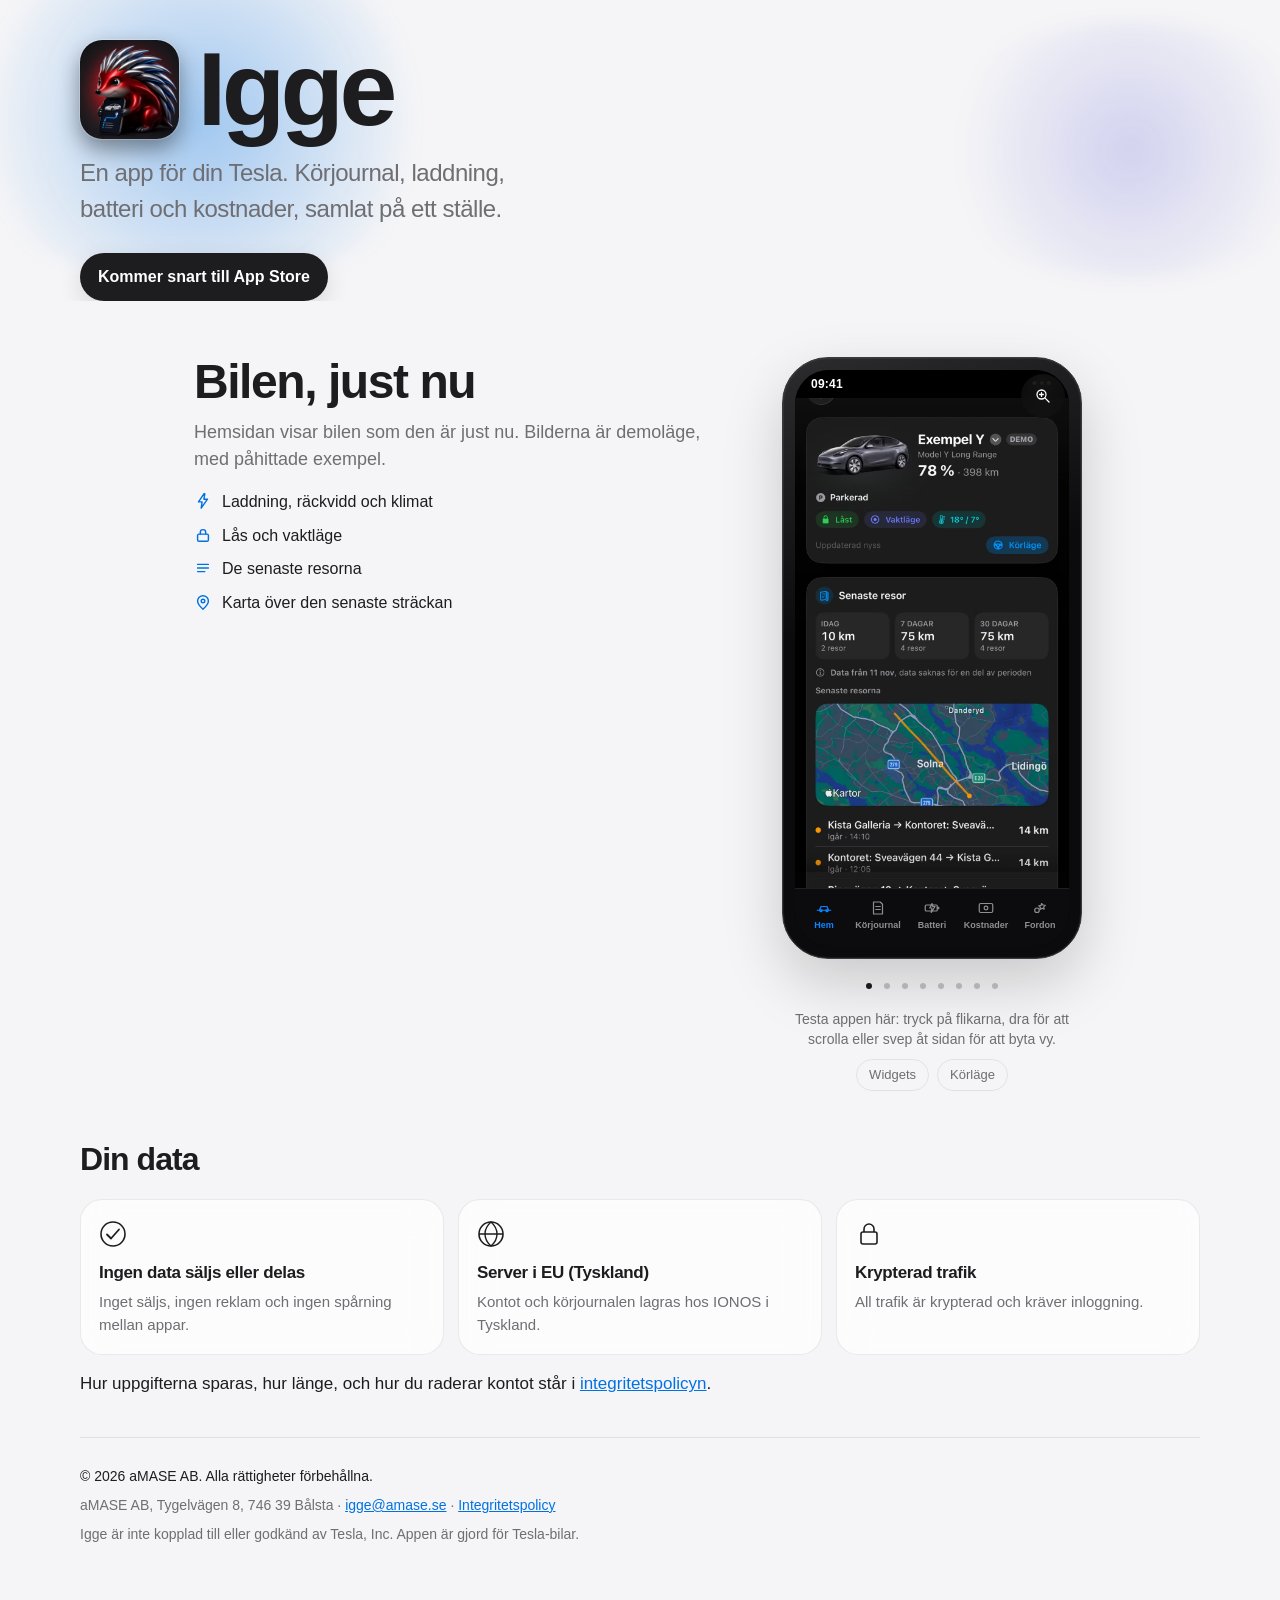
==== index.html @ 07a4f4e8 "Replace the demo phone arrows with a sideways swipe. A clearly horizontal swipe moves one view, in t" ====
<!doctype html>
<html lang="sv">
<head>
<meta charset="utf-8">
<meta name="viewport" content="width=device-width, initial-scale=1">
<title>Igge — en app för din Tesla</title>
<meta name="description" content="Igge visar bilen, körjournal, laddning, batteri och kostnader. Kommer snart till App Store.">
<link rel="stylesheet" href="style.css">
<link rel="icon" href="favicon.ico" sizes="any">
<link rel="icon" type="image/png" sizes="32x32" href="favicon-32.png">
<link rel="icon" type="image/png" sizes="16x16" href="favicon-16.png">
<link rel="apple-touch-icon" href="apple-touch-icon.png">
<script>
(function () {
  var theme = new URLSearchParams(location.search).get("theme");
  if (theme === "light" || theme === "dark") document.documentElement.setAttribute("data-theme", theme);
})();
</script>
</head>
<body>
<div class="hero">
  <div class="wrap">
    <div class="brand">
      <img class="app-icon" src="images/app-icon.png" width="104" height="104" alt="">
      <h1 class="wordmark">Igge</h1>
    </div>
    <p class="tagline">En app för din Tesla. Körjournal, laddning, batteri och kostnader, samlat på ett ställe.</p>
    <!--
      Så byts märket mot App Store-länken: ersätt hela elementet med id="store"
      och behåll id och class:
      <a class="store" id="store" href="https://apps.apple.com/app/idXXXXXXXX">Hämta i App Store</a>
    -->
    <p class="store" id="store">Kommer snart till App Store</p>
  </div>
</div>

<main class="wrap">
<section class="showcase" aria-roledescription="karusell" aria-label="Igges delar">
  <div class="stage">
    <div class="copy">
      <div class="copy-stack" id="panel">
        <article class="copy-slide is-on" data-slide="hem" data-name="Hem" aria-hidden="false">
          <h2>Bilen, just nu</h2>
          <p>Hemsidan visar bilen som den är just nu. Bilderna är demoläge, med påhittade exempel.</p>
          <ul class="points">
            <li><svg viewBox="0 0 20 20" aria-hidden="true"><path d="M11 2 L5 11 h4 l-1 7 7-10 h-4 l1-6z"/></svg><span>Laddning, räckvidd och klimat</span></li>
            <li><svg viewBox="0 0 20 20" aria-hidden="true"><rect x="4" y="9" width="12" height="8" rx="1.5"/><path d="M7 9 V7 a3 3 0 0 1 6 0 v2"/></svg><span>Lås och vaktläge</span></li>
            <li><svg viewBox="0 0 20 20" aria-hidden="true"><path d="M4 6 h12 M4 10 h12 M4 14 h8"/></svg><span>De senaste resorna</span></li>
            <li><svg viewBox="0 0 20 20" aria-hidden="true"><path d="M10 18 s6-5.2 6-9 a6 6 0 1 0-12 0 c0 3.8 6 9 6 9z"/><circle cx="10" cy="9" r="2"/></svg><span>Karta över den senaste sträckan</span></li>
          </ul>
        </article>
        <article class="copy-slide" data-slide="journal" data-name="Körjournal" aria-hidden="true">
          <h2>Körjournal</h2>
          <p>Varje resa sparas så att den kan användas som underlag.</p>
          <ul class="points">
            <li><svg viewBox="0 0 20 20" aria-hidden="true"><circle cx="10" cy="10" r="7"/><path d="M10 6 v4 l3 2"/></svg><span>Sträcka och tid</span></li>
            <li><svg viewBox="0 0 20 20" aria-hidden="true"><path d="M4 5 h8 l4 4 v6 a1 1 0 0 1-1 1 H4 z"/><path d="M12 5 v4 h4"/></svg><span>Tagg, till exempel tjänst eller privat</span></li>
            <li><svg viewBox="0 0 20 20" aria-hidden="true"><path d="M5 4 h10 v12 H5 z"/><path d="M8 8 h4 M8 11 h4 M8 14 h2"/></svg><span>Ärende och vem du besökte</span></li>
            <li><svg viewBox="0 0 20 20" aria-hidden="true"><path d="M6 3 h6 l3 3 v11 H6 z"/><path d="M10 8 v5 M8 11 l2 2 2-2"/></svg><span>Export som CSV eller PDF, som underlag till Skatteverket</span></li>
          </ul>
        </article>
        <article class="copy-slide" data-slide="laddning" data-name="Laddning" aria-hidden="true">
          <h2>Laddning och elpris</h2>
          <p>När bilen laddar syns effekt, energi och var laddningen sker.</p>
          <ul class="points">
            <li><svg viewBox="0 0 20 20" aria-hidden="true"><path d="M11 2 L5 11 h4 l-1 7 7-10 h-4 l1-6z"/></svg><span>Effekt och tillagd energi</span></li>
            <li><svg viewBox="0 0 20 20" aria-hidden="true"><path d="M3 9 l7-6 7 6 v8 H3 z"/><path d="M8 17 v-5 h4 v5"/></svg><span>Hemma eller borta</span></li>
            <li><svg viewBox="0 0 20 20" aria-hidden="true"><circle cx="10" cy="10" r="7"/><path d="M10 6 v8 M8 8 h3 a2 2 0 0 1 0 4 H8"/></svg><span>Hemmakostnad från elpriset</span></li>
            <li><svg viewBox="0 0 20 20" aria-hidden="true"><path d="M3 14 l4-4 3 1 4-6"/></svg><span>Kurva för effekten under laddningen</span></li>
          </ul>
        </article>
        <article class="copy-slide" data-slide="batteri" data-name="Batterihälsa" aria-hidden="true">
          <h2>Batterihälsa</h2>
          <p>En siffra visas först när underlaget räcker och osäkerheten är liten.</p>
          <ul class="points">
            <li><svg viewBox="0 0 20 20" aria-hidden="true"><rect x="3" y="6" width="12" height="8" rx="1.5"/><path d="M15 8 h2 v4 h-2"/><path d="M5 10 h6"/></svg><span>Beräknad kapacitet, som andel av bilen som ny</span></li>
            <li><svg viewBox="0 0 20 20" aria-hidden="true"><path d="M4 14 l4-5 3 3 5-7"/></svg><span>Förbrukning över tid, i Wh/km</span></li>
            <li><svg viewBox="0 0 20 20" aria-hidden="true"><path d="M11 2 L5 11 h4 l-1 7 7-10 h-4 l1-6z"/></svg><span>Fantomförlust när bilen står</span></li>
            <li><svg viewBox="0 0 20 20" aria-hidden="true"><circle cx="10" cy="10" r="7"/><path d="M7 10 l2 2 4-4"/></svg><span>Ingen siffra förrän osäkerheten är liten</span></li>
          </ul>
        </article>
        <article class="copy-slide" data-slide="kostnader" data-name="Kostnader" aria-hidden="true">
          <h2>Kostnader</h2>
          <p>Vad körningen kostar, räknat från journalen och elpriset.</p>
          <ul class="points">
            <li><svg viewBox="0 0 20 20" aria-hidden="true"><circle cx="10" cy="10" r="7"/><path d="M10 6 v8 M8 8 h3 a2 2 0 0 1 0 4 H8"/></svg><span>Kostnad per mil</span></li>
            <li><svg viewBox="0 0 20 20" aria-hidden="true"><path d="M4 14 l4-5 3 3 5-7"/></svg><span>Elpris, laddning och journalens sträcka</span></li>
            <li><svg viewBox="0 0 20 20" aria-hidden="true"><path d="M5 15 V8 M10 15 V5 M15 15 v-6"/></svg><span>Samma sträcka jämförd med bensin</span></li>
          </ul>
        </article>
        <article class="copy-slide" data-slide="widgets" data-name="Widgets" aria-hidden="true">
          <h2>Widgets</h2>
          <p>På hemskärmen, i korthet. Bilderna är tagna i demoläge.</p>
          <ul class="points">
            <li><svg viewBox="0 0 20 20" aria-hidden="true"><rect x="3" y="3" width="6" height="6" rx="1.2"/><rect x="11" y="3" width="6" height="6" rx="1.2"/><rect x="3" y="11" width="14" height="6" rx="1.2"/></svg><span>Litet, mellan och stort format</span></li>
            <li><svg viewBox="0 0 20 20" aria-hidden="true"><path d="M4 6 h12 M4 10 h12 M4 14 h8"/></svg><span>Körjournal eller batteri</span></li>
            <li><svg viewBox="0 0 20 20" aria-hidden="true"><circle cx="10" cy="10" r="7"/><path d="M5 5 l10 10"/></svg><span>Utan adresser och utan koordinater</span></li>
            <li><svg viewBox="0 0 20 20" aria-hidden="true"><rect x="5" y="2" width="10" height="16" rx="2"/><path d="M8 15 h4"/></svg><span>Tagna på simulatorns hemskärm</span></li>
          </ul>
        </article>
        <article class="copy-slide" data-slide="korlage" data-name="Körläge" aria-hidden="true">
          <h2>Körläge</h2>
          <p>Till för när du sitter i bilen, utan att leta i menyerna.</p>
          <ul class="points">
            <li><svg viewBox="0 0 20 20" aria-hidden="true"><circle cx="10" cy="10" r="7"/><path d="M10 10 L14 7"/><circle cx="10" cy="10" r="1.2" fill="currentColor" stroke="none"/></svg><span>Stor fartmätare</span></li>
            <li><svg viewBox="0 0 20 20" aria-hidden="true"><path d="M11 2 L5 11 h4 l-1 7 7-10 h-4 l1-6z"/></svg><span>Resans energi</span></li>
            <li><svg viewBox="0 0 20 20" aria-hidden="true"><path d="M4 14 c3-8 9-8 12 0"/><circle cx="14" cy="8" r="1.4" fill="currentColor" stroke="none"/></svg><span>Nästa del av rutten</span></li>
            <li><svg viewBox="0 0 20 20" aria-hidden="true"><path d="M10 18 s6-5.2 6-9 a6 6 0 1 0-12 0 c0 3.8 6 9 6 9z"/></svg><span>Telefonens plats bara om du tillåter den. Den skickas inte till Tesla.</span></li>
          </ul>
        </article>
        <article class="copy-slide" data-slide="fordon" data-name="Fordon" aria-hidden="true">
          <h2>Fordon</h2>
          <p>Status för bilen. Styrningen sitter i körläget, inte här.</p>
          <ul class="points">
            <li><svg viewBox="0 0 20 20" aria-hidden="true"><path d="M10 3 l7 12 H3 z"/><path d="M10 8 v4 M10 14.5 v.5"/></svg><span>Senaste varningar</span></li>
            <li><svg viewBox="0 0 20 20" aria-hidden="true"><rect x="4" y="9" width="12" height="8" rx="1.5"/><path d="M7 9 V7 a3 3 0 0 1 6 0 v2"/></svg><span>Lås och luckor</span></li>
            <li><svg viewBox="0 0 20 20" aria-hidden="true"><circle cx="10" cy="10" r="7"/><path d="M10 6 v4 l3 2"/></svg><span>Däck, mätarställning och programvara</span></li>
            <li><svg viewBox="0 0 20 20" aria-hidden="true"><circle cx="10" cy="10" r="3"/><path d="M10 2 v2 M10 16 v2 M2 10 h2 M16 10 h2"/></svg><span>Fordonsinfo</span></li>
          </ul>
        </article>
      </div>
    </div>
    <div class="phone-col">
      <div class="phone-frame">
      <div class="phone" id="phone">
        <button type="button" class="phone-expand" id="phone-expand" aria-label="Förstora telefonen">
          <svg viewBox="0 0 24 24" aria-hidden="true"><circle cx="10" cy="10" r="6"/><path d="M14.5 14.5 L20 20"/><path d="M10 7.5 v5 M7.5 10 h5"/></svg>
        </button>
        <div class="bezel">
          <div class="phone-status" aria-hidden="true"><span>09:41</span><span class="status-glyphs">●●●</span></div>
          <div class="reel" id="reel" aria-label="Skärmbilder. Svep åt sidan för att byta del. Skärmen rullar lodrätt.">
            <div class="pane" data-slide="hem"><div class="pane-scroll"><picture><source srcset="images/phone/hem.avif" type="image/avif"><source srcset="images/phone/hem.webp" type="image/webp"><img src="images/phone/hem.jpg" width="900" height="4369" alt="Hem i demoläge: exempelbil, laddning, lås och senaste resor."></picture></div></div>
            <div class="pane" data-slide="journal"><div class="pane-scroll"><picture><source srcset="images/phone/journal.avif" type="image/avif"><source srcset="images/phone/journal.webp" type="image/webp"><img src="images/phone/journal.jpg" width="900" height="3371" alt="Körjournal i demoläge, med tjänst, privat och export." loading="lazy"></picture></div></div>
            <div class="pane" data-slide="laddning"><div class="pane-scroll"><picture><source srcset="images/phone/laddning.avif" type="image/avif"><source srcset="images/phone/laddning.webp" type="image/webp"><img src="images/phone/laddning.jpg" width="900" height="1508" alt="Laddning i demoläge: 11 kW hemma, påhittat exempel." loading="lazy"></picture></div></div>
            <div class="pane" data-slide="batteri"><div class="pane-scroll"><picture><source srcset="images/phone/batteri.avif" type="image/avif"><source srcset="images/phone/batteri.webp" type="image/webp"><img src="images/phone/batteri.jpg" width="900" height="2661" alt="Batteri i demoläge: laddnivå, hälsa och förbrukning." loading="lazy"></picture></div></div>
            <div class="pane" data-slide="kostnader"><div class="pane-scroll"><picture><source srcset="images/phone/kostnader.avif" type="image/avif"><source srcset="images/phone/kostnader.webp" type="image/webp"><img src="images/phone/kostnader.jpg" width="900" height="5496" alt="Kostnader i demoläge, räknat på påhittade resor." loading="lazy"></picture></div></div>
            <div class="pane" data-slide="widgets"><div class="pane-scroll"><picture><source srcset="images/phone/widgets.avif" type="image/avif"><source srcset="images/phone/widgets.webp" type="image/webp"><img src="images/phone/widgets.jpg" width="900" height="1961" alt="Hemskärm med Igges batteriwidget i demoläge." loading="lazy"></picture></div></div>
            <div class="pane" data-slide="korlage"><div class="pane-scroll"><picture><source srcset="images/phone/korlage.avif" type="image/avif"><source srcset="images/phone/korlage.webp" type="image/webp"><img src="images/phone/korlage.jpg" width="900" height="1840" alt="Körläge i demoläge, med fartmätare och resans energi." loading="lazy"></picture></div></div>
            <div class="pane" data-slide="fordon"><div class="pane-scroll"><picture><source srcset="images/phone/fordon.avif" type="image/avif"><source srcset="images/phone/fordon.webp" type="image/webp"><img src="images/phone/fordon.jpg" width="900" height="6605" alt="Fordon i demoläge: varningar, lås, däck och fordonsinfo." loading="lazy"></picture></div></div>
          </div>
          <nav class="phone-tabs" aria-label="Flikar i appen">
            <button type="button" data-phone="hem"><svg viewBox="0 0 24 24" aria-hidden="true"><path d="M3 15 h18"/><path d="M6 15 l2-5 h8 l2 5"/><circle cx="8" cy="15.5" r="1.4"/><circle cx="16" cy="15.5" r="1.4"/></svg><span>Hem</span></button>
            <button type="button" data-phone="journal"><svg viewBox="0 0 24 24" aria-hidden="true"><path d="M6 4 h9 l3 3 v13 H6 z"/><path d="M9 10 h6 M9 14 h6"/></svg><span>Körjournal</span></button>
            <button type="button" data-phone="battery"><svg viewBox="0 0 24 24" aria-hidden="true"><rect x="3" y="8" width="16" height="8" rx="1.5"/><path d="M19 11 h2 v2 h-2"/><path d="M12 6 l-3 6 h3 l-1 6 5-8 h-3z"/></svg><span>Batteri</span></button>
            <button type="button" data-phone="costs"><svg viewBox="0 0 24 24" aria-hidden="true"><rect x="3" y="6" width="18" height="12" rx="2"/><circle cx="12" cy="12" r="2.5"/></svg><span>Kostnader</span></button>
            <button type="button" data-phone="vehicle"><svg viewBox="0 0 24 24" aria-hidden="true"><path d="M14 6 l2 2 3 .5 -2 2 .5 3 -2.5-1.2 L12 14 l.5-3 -2-2 3-.5z"/><circle cx="8" cy="15" r="3"/></svg><span>Fordon</span></button>
          </nav>
        </div>
      </div>
      </div>
      <div class="phone-dots" id="phone-dots" role="tablist" aria-label="Delar i appen"></div>
      <p class="phone-hint">Testa appen här: tryck på flikarna, dra för att scrolla eller svep åt sidan för att byta vy.</p>
      <div class="tabs" id="tabs" role="tablist" aria-label="Körläge och widgets"></div>
    </div>
  </div>
</section>

<section class="data" id="din-data">
  <h2>Din data</h2>
  <div class="cards">
    <article class="card">
      <svg width="28" height="28" viewBox="0 0 28 28" aria-hidden="true"><circle cx="14" cy="14" r="12" fill="none" stroke="currentColor" stroke-width="1.6"/><path d="M8 14.5 l4 4 8-9" fill="none" stroke="currentColor" stroke-width="1.8" stroke-linecap="round" stroke-linejoin="round"/></svg>
      <h3>Ingen data säljs eller delas</h3>
      <p>Inget säljs, ingen reklam och ingen spårning mellan appar.</p>
    </article>
    <article class="card">
      <svg width="28" height="28" viewBox="0 0 28 28" aria-hidden="true"><circle cx="14" cy="14" r="12" fill="none" stroke="currentColor" stroke-width="1.6"/><path d="M2 14 h24 M14 2 c4 3.5 6 7.5 6 12 s-2 8.5-6 12 c-4-3.5-6-7.5-6-12 s2-8.5 6-12z" fill="none" stroke="currentColor" stroke-width="1.4"/></svg>
      <h3>Server i EU (Tyskland)</h3>
      <p>Kontot och körjournalen lagras hos IONOS i Tyskland.</p>
    </article>
    <article class="card">
      <svg width="28" height="28" viewBox="0 0 28 28" aria-hidden="true"><rect x="6" y="12" width="16" height="12" rx="2" fill="none" stroke="currentColor" stroke-width="1.6"/><path d="M9 12 V9 a5 5 0 0 1 10 0 v3" fill="none" stroke="currentColor" stroke-width="1.6"/></svg>
      <h3>Krypterad trafik</h3>
      <p>All trafik är krypterad och kräver inloggning.</p>
    </article>
  </div>
  <p class="more">Hur uppgifterna sparas, hur länge, och hur du raderar kontot står i <a href="integritet/">integritetspolicyn</a>.</p>
</section>
</main>

<div class="wrap">
<footer>
  <p class="copy">© 2026 aMASE AB. Alla rättigheter förbehållna.</p>
  <p>aMASE AB, Tygelvägen 8, 746 39 Bålsta · <a href="mailto:igge@amase.se">igge@amase.se</a> · <a href="integritet/">Integritetspolicy</a></p>
  <p>Igge är inte kopplad till eller godkänd av Tesla, Inc. Appen är gjord för Tesla-bilar.</p>
</footer>
</div>
<div class="phone-modal" id="phone-modal" role="dialog" aria-modal="true" aria-label="Förstorad telefon" hidden>
  <button type="button" class="phone-modal-close" id="phone-modal-close" aria-label="Stäng">✕</button>
  <div class="phone-modal-stage" id="phone-modal-stage"></div>
</div>
<script src="site.js"></script>
</body>
</html>
---- style.css ----
:root {
  color-scheme: light dark;
  --bg: #f5f5f7;
  --ink: #1d1d1f;
  --muted: #6e6e73;
  --card: rgba(255, 255, 255, 0.72);
  --card-solid: #ffffff;
  --line: rgba(0, 0, 0, 0.08);
  --accent: #0071e3;
  --badge: #1d1d1f;
  --badge-ink: #ffffff;
  --glow: rgba(0, 113, 227, 0.35);
  --glow-2: rgba(88, 86, 214, 0.22);
  --phone: #0b0b0d;
  --phone-edge: #3a3a3c;
  --shadow: 0 24px 60px rgba(0, 0, 0, 0.18);
  --tab: rgba(0, 0, 0, 0.06);
  --tab-on: #1d1d1f;
  --tab-on-ink: #ffffff;
}

@media (prefers-color-scheme: dark) {
  :root {
    --bg: #000000;
    --ink: #f5f5f7;
    --muted: #a1a1a6;
    --card: rgba(28, 28, 30, 0.72);
    --card-solid: #1c1c1e;
    --line: rgba(255, 255, 255, 0.12);
    --accent: #2997ff;
    --badge: #f5f5f7;
    --badge-ink: #1d1d1f;
    --glow: rgba(41, 151, 255, 0.45);
    --glow-2: rgba(191, 90, 242, 0.28);
    --phone: #1c1c1e;
    --phone-edge: #636366;
    --shadow: 0 30px 70px rgba(0, 0, 0, 0.55);
    --tab: rgba(255, 255, 255, 0.08);
    --tab-on: #f5f5f7;
    --tab-on-ink: #1d1d1f;
  }
}

:root[data-theme="light"] {
  color-scheme: light;
  --bg: #f5f5f7;
  --ink: #1d1d1f;
  --muted: #6e6e73;
  --card: rgba(255, 255, 255, 0.72);
  --card-solid: #ffffff;
  --line: rgba(0, 0, 0, 0.08);
  --accent: #0071e3;
  --badge: #1d1d1f;
  --badge-ink: #ffffff;
  --glow: rgba(0, 113, 227, 0.35);
  --glow-2: rgba(88, 86, 214, 0.22);
  --phone: #0b0b0d;
  --phone-edge: #3a3a3c;
  --shadow: 0 24px 60px rgba(0, 0, 0, 0.18);
  --tab: rgba(0, 0, 0, 0.06);
  --tab-on: #1d1d1f;
  --tab-on-ink: #ffffff;
}

:root[data-theme="dark"] {
  color-scheme: dark;
  --bg: #000000;
  --ink: #f5f5f7;
  --muted: #a1a1a6;
  --card: rgba(28, 28, 30, 0.72);
  --card-solid: #1c1c1e;
  --line: rgba(255, 255, 255, 0.12);
  --accent: #2997ff;
  --badge: #f5f5f7;
  --badge-ink: #1d1d1f;
  --glow: rgba(41, 151, 255, 0.45);
  --glow-2: rgba(191, 90, 242, 0.28);
  --phone: #1c1c1e;
  --phone-edge: #636366;
  --shadow: 0 30px 70px rgba(0, 0, 0, 0.55);
  --tab: rgba(255, 255, 255, 0.08);
  --tab-on: #f5f5f7;
  --tab-on-ink: #1d1d1f;
}

* { box-sizing: border-box; }

html { scroll-behavior: smooth; }

body {
  margin: 0;
  background: var(--bg);
  color: var(--ink);
  font: 17px/1.5 -apple-system, BlinkMacSystemFont, "Segoe UI", sans-serif;
}

a { color: var(--accent); }

img { max-width: 100%; height: auto; }

.wrap {
  width: min(1120px, calc(100% - 40px));
  margin: 0 auto;
}

.hero {
  position: relative;
  padding: 72px 0 12px;
  overflow: hidden;
}

.hero::before,
.hero::after {
  content: "";
  position: absolute;
  z-index: 0;
  border-radius: 50%;
  filter: blur(8px);
  pointer-events: none;
}

.hero::before {
  width: 560px;
  height: 320px;
  left: -80px;
  top: -40px;
  background: radial-gradient(circle, var(--glow), transparent 68%);
}

.hero::after {
  width: 420px;
  height: 260px;
  right: -60px;
  top: 20px;
  background: radial-gradient(circle, var(--glow-2), transparent 70%);
}

.hero .wrap { position: relative; z-index: 1; }

.brand {
  display: flex;
  flex-wrap: nowrap;
  align-items: center;
  gap: 0.18em;
  max-width: 100%;
  font-size: clamp(64px, 10vw, 104px);
}

.app-icon {
  display: block;
  flex: 0 0 auto;
  width: 0.95em;
  height: 0.95em;
  max-width: none;
  border-radius: 22.5%;
  box-shadow: 0 0 0 1px rgba(255, 255, 255, 0.22), 0 10px 22px rgba(0, 0, 0, 0.42);
}

.wordmark {
  margin: 0;
  min-width: 0;
  font-size: 1em;
  line-height: 0.95;
  letter-spacing: -0.045em;
  font-weight: 700;
}

@media (max-width: 420px) {
  .brand { font-size: clamp(48px, 15vw, 64px); }
}

.tagline {
  margin: 16px 0 0;
  max-width: 18em;
  font-size: clamp(19px, 2.4vw, 24px);
  letter-spacing: -0.02em;
  color: var(--muted);
}

.store {
  display: inline-block;
  margin: 26px 0 0;
  padding: 12px 18px;
  border-radius: 980px;
  background: var(--badge);
  color: var(--badge-ink);
  font-weight: 600;
  font-size: 16px;
  text-decoration: none;
  box-shadow: 0 8px 24px rgba(0, 0, 0, 0.12);
}

a.store:hover { opacity: 0.86; }

.showcase { padding: 28px 0 8px; }

@media (min-width: 861px) {
  .hero { padding: 40px 0 0; }
  .showcase { padding-top: 56px; }
}

.stage {
  display: grid;
  grid-template-columns: minmax(0, 32rem) auto;
  column-gap: 72px;
  row-gap: 28px;
  align-items: start;
  justify-content: center;
}

.copy-stack {
  display: grid;
  align-items: center;
  position: relative;
  z-index: 0;
}

.copy-slide {
  grid-area: 1 / 1;
  visibility: hidden;
  opacity: 0;
  pointer-events: none;
}

.copy-slide.is-on {
  visibility: visible;
  opacity: 1;
  pointer-events: auto;
}

.copy h2 {
  margin: 0 0 12px;
  font-size: clamp(32px, 4vw, 48px);
  letter-spacing: -0.03em;
  line-height: 1.05;
  min-height: 1.05em;
}

.copy p {
  margin: 0;
  max-width: 34em;
  color: var(--muted);
  font-size: 18px;
}

.copy p + p { margin-top: 12px; color: var(--ink); }

.copy .points {
  list-style: none;
  margin: 18px 0 0;
  padding: 0;
  display: grid;
  gap: 12px;
  max-width: 28em;
}

.copy .points li {
  display: flex;
  align-items: flex-start;
  gap: 10px;
  color: var(--ink);
  font-size: 16px;
  line-height: 1.35;
}

.copy .points svg {
  flex: 0 0 18px;
  width: 18px;
  height: 18px;
  margin-top: 1px;
  fill: none;
  stroke: currentColor;
  stroke-width: 1.6;
  stroke-linecap: round;
  stroke-linejoin: round;
  color: var(--accent);
}

.phone-col {
  position: relative;
  z-index: 1;
  display: flex;
  flex-direction: column;
  align-items: center;
}

.phone-frame {
  position: relative;
  width: 100%;
  display: flex;
  justify-content: center;
}

.phone {
  position: relative;
  width: min(300px, 72vw);
  max-width: 100%;
  padding: 12px;
  border-radius: 46px;
  background: linear-gradient(160deg, #2c2c2e, var(--phone) 40%);
  border: 1px solid var(--phone-edge);
  box-shadow: var(--shadow), inset 0 0 0 1px rgba(255, 255, 255, 0.06);
}

.bezel {
  position: relative;
  width: 100%;
  border-radius: 34px;
  overflow: hidden;
  background: #000;
  aspect-ratio: 390 / 820;
  display: flex;
  flex-direction: column;
}

.phone-status {
  flex: none;
  height: 28px;
  display: flex;
  align-items: center;
  justify-content: space-between;
  padding: 0 16px;
  background: #000;
  color: #fff;
  font-size: 12px;
  font-weight: 600;
  letter-spacing: 0.02em;
}

.status-glyphs { letter-spacing: 0.18em; font-size: 9px; }

.phone.bare .phone-status,
.phone.bare .phone-tabs { display: none; }

.reel {
  display: flex;
  width: 100%;
  flex: 1;
  min-height: 0;
  overflow-x: auto;
  overflow-y: hidden;
  scroll-snap-type: x mandatory;
  scroll-behavior: auto;
  scrollbar-width: none;
  -webkit-overflow-scrolling: touch;
  touch-action: pan-y;
  overscroll-behavior-x: none;
  overscroll-behavior-y: auto;
}

.reel::-webkit-scrollbar { display: none; }

.pane {
  flex: 0 0 100%;
  width: 100%;
  min-width: 100%;
  height: 100%;
  scroll-snap-align: start;
  scroll-snap-stop: always;
  overflow: hidden;
}

.pane-scroll {
  height: 100%;
  overflow-x: hidden;
  overflow-y: auto;
  overscroll-behavior-x: none;
  overscroll-behavior-y: auto;
  -webkit-overflow-scrolling: touch;
  touch-action: pan-y;
  scrollbar-width: thin;
  scrollbar-color: rgba(255, 255, 255, 0.35) transparent;
}

.pane-scroll img {
  display: block;
  width: 100%;
  height: auto;
  -webkit-user-drag: none;
  user-select: none;
}

@media (hover: hover) and (pointer: fine) {
  .pane-scroll { cursor: grab; }
}

html.is-phone-dragging,
html.is-phone-dragging * {
  cursor: grabbing !important;
  user-select: none !important;
}

.phone-tabs {
  flex: none;
  height: 58px;
  display: grid;
  grid-template-columns: repeat(5, 1fr);
  background: #0c0c0e;
  border-top: 1px solid rgba(255, 255, 255, 0.08);
  padding: 4px 2px 8px;
}

.phone-tabs button {
  border: 0;
  background: transparent;
  color: #8e8e93;
  display: flex;
  flex-direction: column;
  align-items: center;
  justify-content: center;
  gap: 2px;
  font: inherit;
  font-size: 9px;
  font-weight: 600;
  cursor: pointer;
  min-height: 44px;
  padding: 0;
}

.phone-tabs svg {
  width: 18px;
  height: 18px;
  fill: none;
  stroke: currentColor;
  stroke-width: 1.6;
  stroke-linecap: round;
  stroke-linejoin: round;
}

.phone-tabs button[aria-selected="true"] { color: #0a84ff; }

.notch {
  position: absolute;
  top: 8px;
  left: 50%;
  transform: translateX(-50%);
  width: 92px;
  height: 22px;
  border-radius: 20px;
  background: #000;
  pointer-events: none;
  z-index: 2;
}

.phone-dots {
  display: flex;
  justify-content: center;
  flex-wrap: wrap;
  gap: 2px;
  margin: 12px 0 0;
}

.phone-dots button {
  width: 16px;
  height: 22px;
  border: 0;
  padding: 0;
  background: transparent;
  cursor: pointer;
}

.phone-dots button::before {
  content: "";
  display: block;
  width: 6px;
  height: 6px;
  margin: 8px auto 0;
  border-radius: 50%;
  background: var(--muted);
  opacity: 0.4;
}

.phone-dots button[aria-selected="true"]::before {
  background: var(--ink);
  opacity: 1;
}

.phone-expand {
  position: absolute;
  z-index: 4;
  top: 16px;
  right: 16px;
  width: 44px;
  height: 44px;
  display: grid;
  place-items: center;
  border: 0;
  border-radius: 50%;
  background: rgba(20, 20, 22, 0.62);
  color: #fff;
  cursor: pointer;
  backdrop-filter: blur(8px);
  -webkit-backdrop-filter: blur(8px);
}

.phone-expand svg {
  width: 18px;
  height: 18px;
  fill: none;
  stroke: currentColor;
  stroke-width: 1.7;
  stroke-linecap: round;
}

.phone-modal .phone-expand { display: none; }

.phone-modal {
  position: fixed;
  inset: 0;
  z-index: 40;
  display: flex;
  align-items: center;
  justify-content: center;
  padding: 24px;
  background: rgba(0, 0, 0, 0.72);
  height: 100dvh;
}

.phone-modal[hidden] { display: none; }

.phone-modal-stage {
  width: min(440px, calc(100vw - 32px));
  height: min(860px, calc(100dvh - 48px));
}

.phone-modal-stage .phone {
  width: 100%;
  height: 100%;
  max-width: none;
  box-sizing: border-box;
  display: flex;
  flex-direction: column;
}

.phone-modal-stage .bezel {
  flex: 1;
  min-height: 0;
  aspect-ratio: auto;
}

.phone-modal-close {
  position: absolute;
  z-index: 2;
  top: 12px;
  right: 12px;
  width: 44px;
  height: 44px;
  border: 0;
  border-radius: 50%;
  background: rgba(255, 255, 255, 0.16);
  color: #fff;
  font-size: 22px;
  line-height: 1;
  cursor: pointer;
}

body.phone-locked {
  position: fixed;
  left: 0;
  right: 0;
  width: 100%;
  overflow: hidden;
}

.phone-dots button:focus-visible,
.tabs button:focus-visible,
.store:focus-visible,
.home-pill:focus-visible,
.phone-expand:focus-visible,
.phone-modal-close:focus-visible {
  outline: 2px solid var(--accent);
  outline-offset: 3px;
}

.phone-hint {
  margin: 16px auto 0;
  max-width: 22em;
  text-align: center;
  color: var(--muted);
  font-size: 14px;
  line-height: 1.45;
}

.tabs {
  display: flex;
  flex-wrap: wrap;
  gap: 8px;
  justify-content: center;
  margin: 10px 0 0;
}

.tabs button {
  border: 1px solid var(--line);
  background: transparent;
  color: var(--muted);
  border-radius: 980px;
  padding: 5px 12px;
  font: inherit;
  font-size: 13px;
  font-weight: 500;
  cursor: pointer;
}

.tabs button[aria-selected="true"] {
  background: transparent;
  color: var(--ink);
  border-color: var(--accent);
}

.data { padding: 36px 0 12px; }

.data h2 {
  margin: 0 0 16px;
  font-size: 32px;
  letter-spacing: -0.03em;
}

.cards {
  display: grid;
  grid-template-columns: repeat(3, minmax(0, 1fr));
  gap: 14px;
}

.card {
  background: var(--card);
  border: 1px solid var(--line);
  border-radius: 22px;
  padding: 20px 18px 18px;
  backdrop-filter: blur(16px);
}

.card svg { display: block; margin-bottom: 12px; }

.card h3 {
  margin: 0 0 6px;
  font-size: 17px;
  letter-spacing: -0.02em;
}

.card p { margin: 0; color: var(--muted); font-size: 15px; }

.data .more { margin: 16px 0 0; }

footer {
  margin-top: 28px;
  padding: 28px 0 48px;
  border-top: 1px solid var(--line);
  color: var(--muted);
  font-size: 14px;
}

footer p { margin: 0 0 8px; }

footer .copy { color: var(--ink); }

.policy { max-width: 42em; padding-bottom: 8px; }

.policy h1 {
  font-size: clamp(36px, 5vw, 48px);
  letter-spacing: -0.035em;
  margin: 28px 0 8px;
}

.policy h2 { margin-top: 28px; font-size: 22px; letter-spacing: -0.02em; }

.policy p, .policy li { font-size: 17px; }

.home-pill {
  display: inline-flex;
  align-items: center;
  gap: 10px;
  min-height: 44px;
  margin: 28px 0 0;
  padding: 6px 16px 6px 6px;
  border: 1px solid var(--line);
  border-radius: 980px;
  background: var(--card-solid);
  color: var(--ink);
  font-size: 16px;
  font-weight: 600;
  letter-spacing: -0.02em;
  text-decoration: none;
  box-shadow: 0 6px 16px rgba(0, 0, 0, 0.12);
}

.home-pill img {
  width: 32px;
  height: 32px;
  max-width: none;
  border-radius: 8px;
  display: block;
}

code {
  font-family: ui-monospace, SFMono-Regular, Menlo, monospace;
  font-size: 0.92em;
}

@media (max-width: 860px) {
  .stage { grid-template-columns: 1fr; justify-items: center; align-items: start; text-align: left; gap: 28px; }
  .copy { width: min(560px, 100%); }
  .phone-hint { max-width: 26em; }
  .cards { grid-template-columns: 1fr; }
  .hero { padding-top: 48px; }
}

@media (prefers-reduced-motion: reduce) {
  html { scroll-behavior: auto; }
  .reel, .copy-slide { scroll-behavior: auto; transition: none; }
}
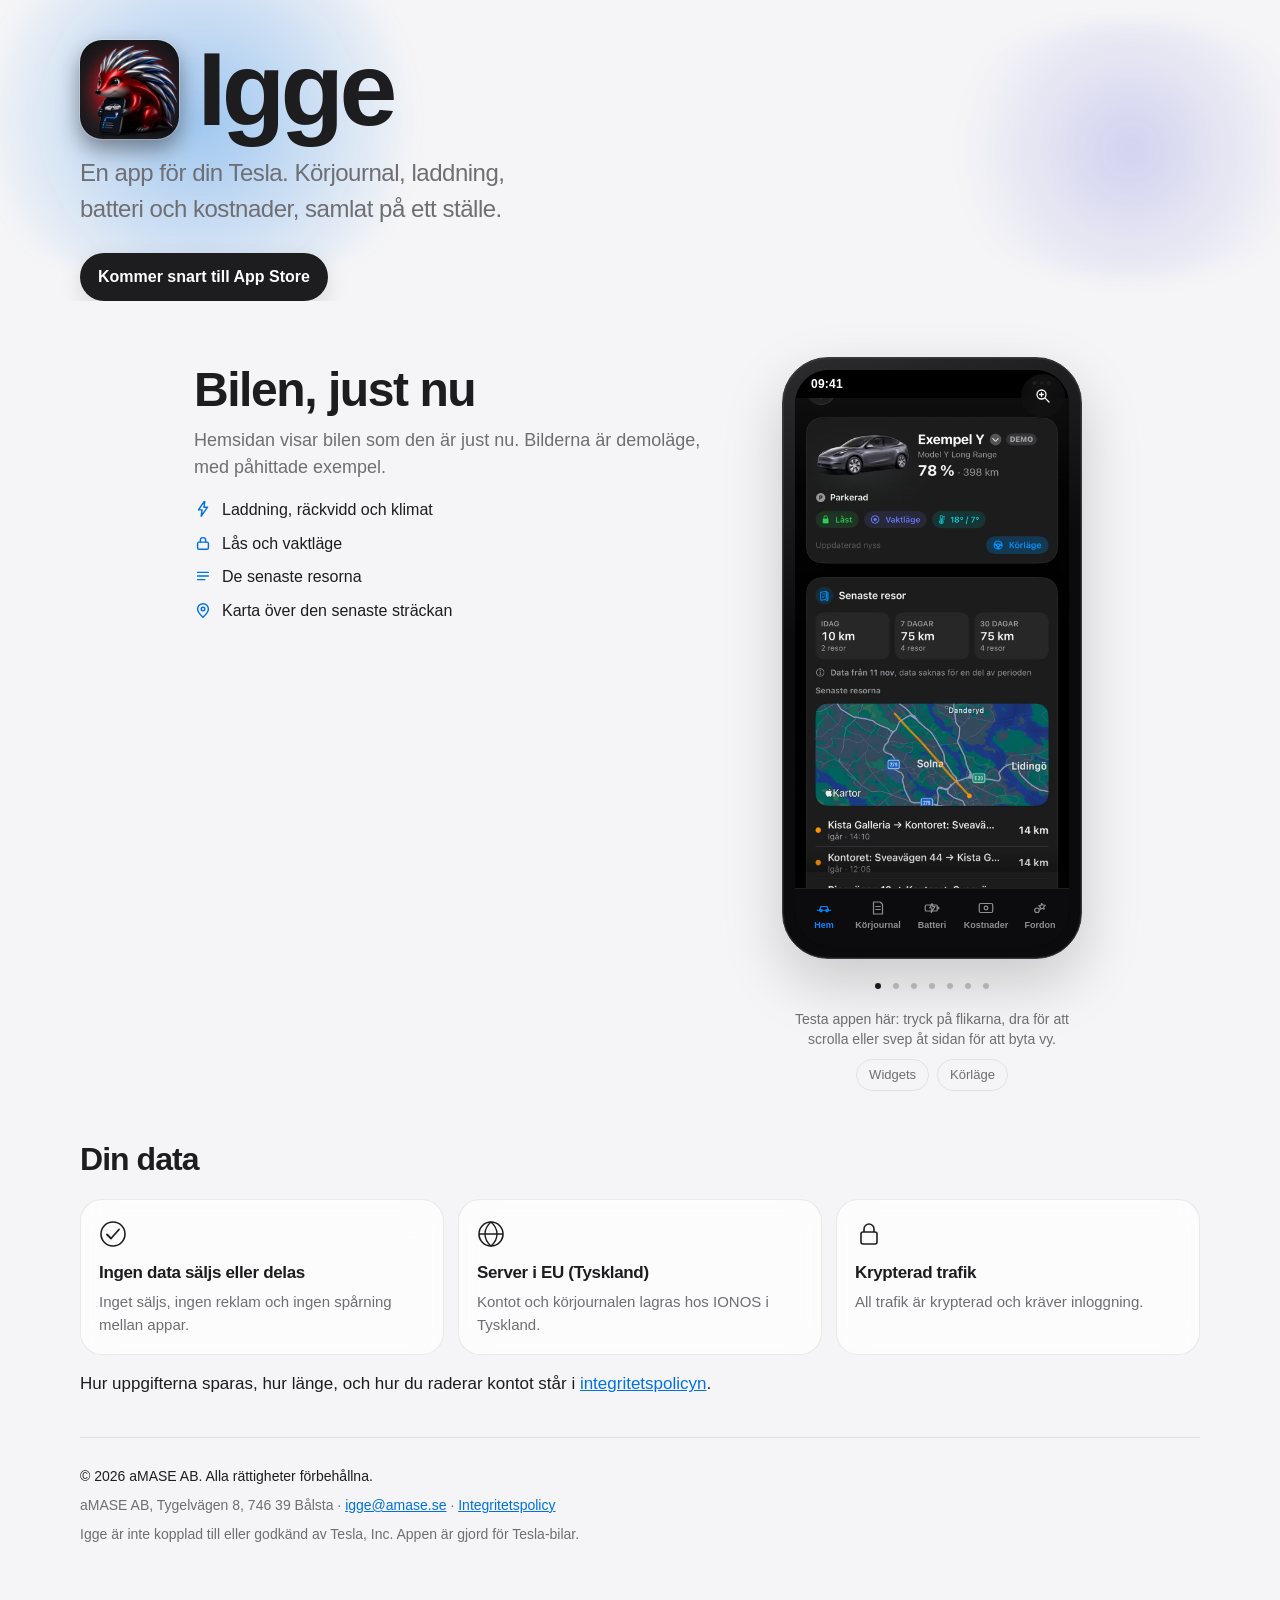
==== commit 65b42a92: "Drop the charging demo view and follow the app tab order. Kostnader now mentions the hourly price an" ====
--- a/index.html
+++ b/index.html
@@ -59,16 +59,6 @@
             <li><svg viewBox="0 0 20 20" aria-hidden="true"><path d="M6 3 h6 l3 3 v11 H6 z"/><path d="M10 8 v5 M8 11 l2 2 2-2"/></svg><span>Export som CSV eller PDF, som underlag till Skatteverket</span></li>
           </ul>
         </article>
-        <article class="copy-slide" data-slide="laddning" data-name="Laddning" aria-hidden="true">
-          <h2>Laddning och elpris</h2>
-          <p>När bilen laddar syns effekt, energi och var laddningen sker.</p>
-          <ul class="points">
-            <li><svg viewBox="0 0 20 20" aria-hidden="true"><path d="M11 2 L5 11 h4 l-1 7 7-10 h-4 l1-6z"/></svg><span>Effekt och tillagd energi</span></li>
-            <li><svg viewBox="0 0 20 20" aria-hidden="true"><path d="M3 9 l7-6 7 6 v8 H3 z"/><path d="M8 17 v-5 h4 v5"/></svg><span>Hemma eller borta</span></li>
-            <li><svg viewBox="0 0 20 20" aria-hidden="true"><circle cx="10" cy="10" r="7"/><path d="M10 6 v8 M8 8 h3 a2 2 0 0 1 0 4 H8"/></svg><span>Hemmakostnad från elpriset</span></li>
-            <li><svg viewBox="0 0 20 20" aria-hidden="true"><path d="M3 14 l4-4 3 1 4-6"/></svg><span>Kurva för effekten under laddningen</span></li>
-          </ul>
-        </article>
         <article class="copy-slide" data-slide="batteri" data-name="Batterihälsa" aria-hidden="true">
           <h2>Batterihälsa</h2>
           <p>En siffra visas först när underlaget räcker och osäkerheten är liten.</p>
@@ -85,7 +75,18 @@
           <ul class="points">
             <li><svg viewBox="0 0 20 20" aria-hidden="true"><circle cx="10" cy="10" r="7"/><path d="M10 6 v8 M8 8 h3 a2 2 0 0 1 0 4 H8"/></svg><span>Kostnad per mil</span></li>
             <li><svg viewBox="0 0 20 20" aria-hidden="true"><path d="M4 14 l4-5 3 3 5-7"/></svg><span>Elpris, laddning och journalens sträcka</span></li>
+            <li><svg viewBox="0 0 20 20" aria-hidden="true"><path d="M3 14 l4-4 3 1 4-6"/></svg><span>Timpris och spotpris för kommande dygn, och billigaste tiden att ladda. Schemalagd laddning ställs in i Tesla-appen eller bilen.</span></li>
             <li><svg viewBox="0 0 20 20" aria-hidden="true"><path d="M5 15 V8 M10 15 V5 M15 15 v-6"/></svg><span>Samma sträcka jämförd med bensin</span></li>
+          </ul>
+        </article>
+        <article class="copy-slide" data-slide="fordon" data-name="Fordon" aria-hidden="true">
+          <h2>Fordon</h2>
+          <p>Status för bilen. Styrningen sitter i körläget, inte här.</p>
+          <ul class="points">
+            <li><svg viewBox="0 0 20 20" aria-hidden="true"><path d="M10 3 l7 12 H3 z"/><path d="M10 8 v4 M10 14.5 v.5"/></svg><span>Senaste varningar</span></li>
+            <li><svg viewBox="0 0 20 20" aria-hidden="true"><rect x="4" y="9" width="12" height="8" rx="1.5"/><path d="M7 9 V7 a3 3 0 0 1 6 0 v2"/></svg><span>Lås och luckor</span></li>
+            <li><svg viewBox="0 0 20 20" aria-hidden="true"><circle cx="10" cy="10" r="7"/><path d="M10 6 v4 l3 2"/></svg><span>Däck, mätarställning och programvara</span></li>
+            <li><svg viewBox="0 0 20 20" aria-hidden="true"><circle cx="10" cy="10" r="3"/><path d="M10 2 v2 M10 16 v2 M2 10 h2 M16 10 h2"/></svg><span>Fordonsinfo</span></li>
           </ul>
         </article>
         <article class="copy-slide" data-slide="widgets" data-name="Widgets" aria-hidden="true">
@@ -108,16 +109,6 @@
             <li><svg viewBox="0 0 20 20" aria-hidden="true"><path d="M10 18 s6-5.2 6-9 a6 6 0 1 0-12 0 c0 3.8 6 9 6 9z"/></svg><span>Telefonens plats bara om du tillåter den. Den skickas inte till Tesla.</span></li>
           </ul>
         </article>
-        <article class="copy-slide" data-slide="fordon" data-name="Fordon" aria-hidden="true">
-          <h2>Fordon</h2>
-          <p>Status för bilen. Styrningen sitter i körläget, inte här.</p>
-          <ul class="points">
-            <li><svg viewBox="0 0 20 20" aria-hidden="true"><path d="M10 3 l7 12 H3 z"/><path d="M10 8 v4 M10 14.5 v.5"/></svg><span>Senaste varningar</span></li>
-            <li><svg viewBox="0 0 20 20" aria-hidden="true"><rect x="4" y="9" width="12" height="8" rx="1.5"/><path d="M7 9 V7 a3 3 0 0 1 6 0 v2"/></svg><span>Lås och luckor</span></li>
-            <li><svg viewBox="0 0 20 20" aria-hidden="true"><circle cx="10" cy="10" r="7"/><path d="M10 6 v4 l3 2"/></svg><span>Däck, mätarställning och programvara</span></li>
-            <li><svg viewBox="0 0 20 20" aria-hidden="true"><circle cx="10" cy="10" r="3"/><path d="M10 2 v2 M10 16 v2 M2 10 h2 M16 10 h2"/></svg><span>Fordonsinfo</span></li>
-          </ul>
-        </article>
       </div>
     </div>
     <div class="phone-col">
@@ -131,12 +122,11 @@
           <div class="reel" id="reel" aria-label="Skärmbilder. Svep åt sidan för att byta del. Skärmen rullar lodrätt.">
             <div class="pane" data-slide="hem"><div class="pane-scroll"><picture><source srcset="images/phone/hem.avif" type="image/avif"><source srcset="images/phone/hem.webp" type="image/webp"><img src="images/phone/hem.jpg" width="900" height="4369" alt="Hem i demoläge: exempelbil, laddning, lås och senaste resor."></picture></div></div>
             <div class="pane" data-slide="journal"><div class="pane-scroll"><picture><source srcset="images/phone/journal.avif" type="image/avif"><source srcset="images/phone/journal.webp" type="image/webp"><img src="images/phone/journal.jpg" width="900" height="3371" alt="Körjournal i demoläge, med tjänst, privat och export." loading="lazy"></picture></div></div>
-            <div class="pane" data-slide="laddning"><div class="pane-scroll"><picture><source srcset="images/phone/laddning.avif" type="image/avif"><source srcset="images/phone/laddning.webp" type="image/webp"><img src="images/phone/laddning.jpg" width="900" height="1508" alt="Laddning i demoläge: 11 kW hemma, påhittat exempel." loading="lazy"></picture></div></div>
             <div class="pane" data-slide="batteri"><div class="pane-scroll"><picture><source srcset="images/phone/batteri.avif" type="image/avif"><source srcset="images/phone/batteri.webp" type="image/webp"><img src="images/phone/batteri.jpg" width="900" height="2661" alt="Batteri i demoläge: laddnivå, hälsa och förbrukning." loading="lazy"></picture></div></div>
             <div class="pane" data-slide="kostnader"><div class="pane-scroll"><picture><source srcset="images/phone/kostnader.avif" type="image/avif"><source srcset="images/phone/kostnader.webp" type="image/webp"><img src="images/phone/kostnader.jpg" width="900" height="5496" alt="Kostnader i demoläge, räknat på påhittade resor." loading="lazy"></picture></div></div>
+            <div class="pane" data-slide="fordon"><div class="pane-scroll"><picture><source srcset="images/phone/fordon.avif" type="image/avif"><source srcset="images/phone/fordon.webp" type="image/webp"><img src="images/phone/fordon.jpg" width="900" height="6605" alt="Fordon i demoläge: varningar, lås, däck och fordonsinfo." loading="lazy"></picture></div></div>
             <div class="pane" data-slide="widgets"><div class="pane-scroll"><picture><source srcset="images/phone/widgets.avif" type="image/avif"><source srcset="images/phone/widgets.webp" type="image/webp"><img src="images/phone/widgets.jpg" width="900" height="1961" alt="Hemskärm med Igges batteriwidget i demoläge." loading="lazy"></picture></div></div>
             <div class="pane" data-slide="korlage"><div class="pane-scroll"><picture><source srcset="images/phone/korlage.avif" type="image/avif"><source srcset="images/phone/korlage.webp" type="image/webp"><img src="images/phone/korlage.jpg" width="900" height="1840" alt="Körläge i demoläge, med fartmätare och resans energi." loading="lazy"></picture></div></div>
-            <div class="pane" data-slide="fordon"><div class="pane-scroll"><picture><source srcset="images/phone/fordon.avif" type="image/avif"><source srcset="images/phone/fordon.webp" type="image/webp"><img src="images/phone/fordon.jpg" width="900" height="6605" alt="Fordon i demoläge: varningar, lås, däck och fordonsinfo." loading="lazy"></picture></div></div>
           </div>
           <nav class="phone-tabs" aria-label="Flikar i appen">
             <button type="button" data-phone="hem"><svg viewBox="0 0 24 24" aria-hidden="true"><path d="M3 15 h18"/><path d="M6 15 l2-5 h8 l2 5"/><circle cx="8" cy="15.5" r="1.4"/><circle cx="16" cy="15.5" r="1.4"/></svg><span>Hem</span></button>
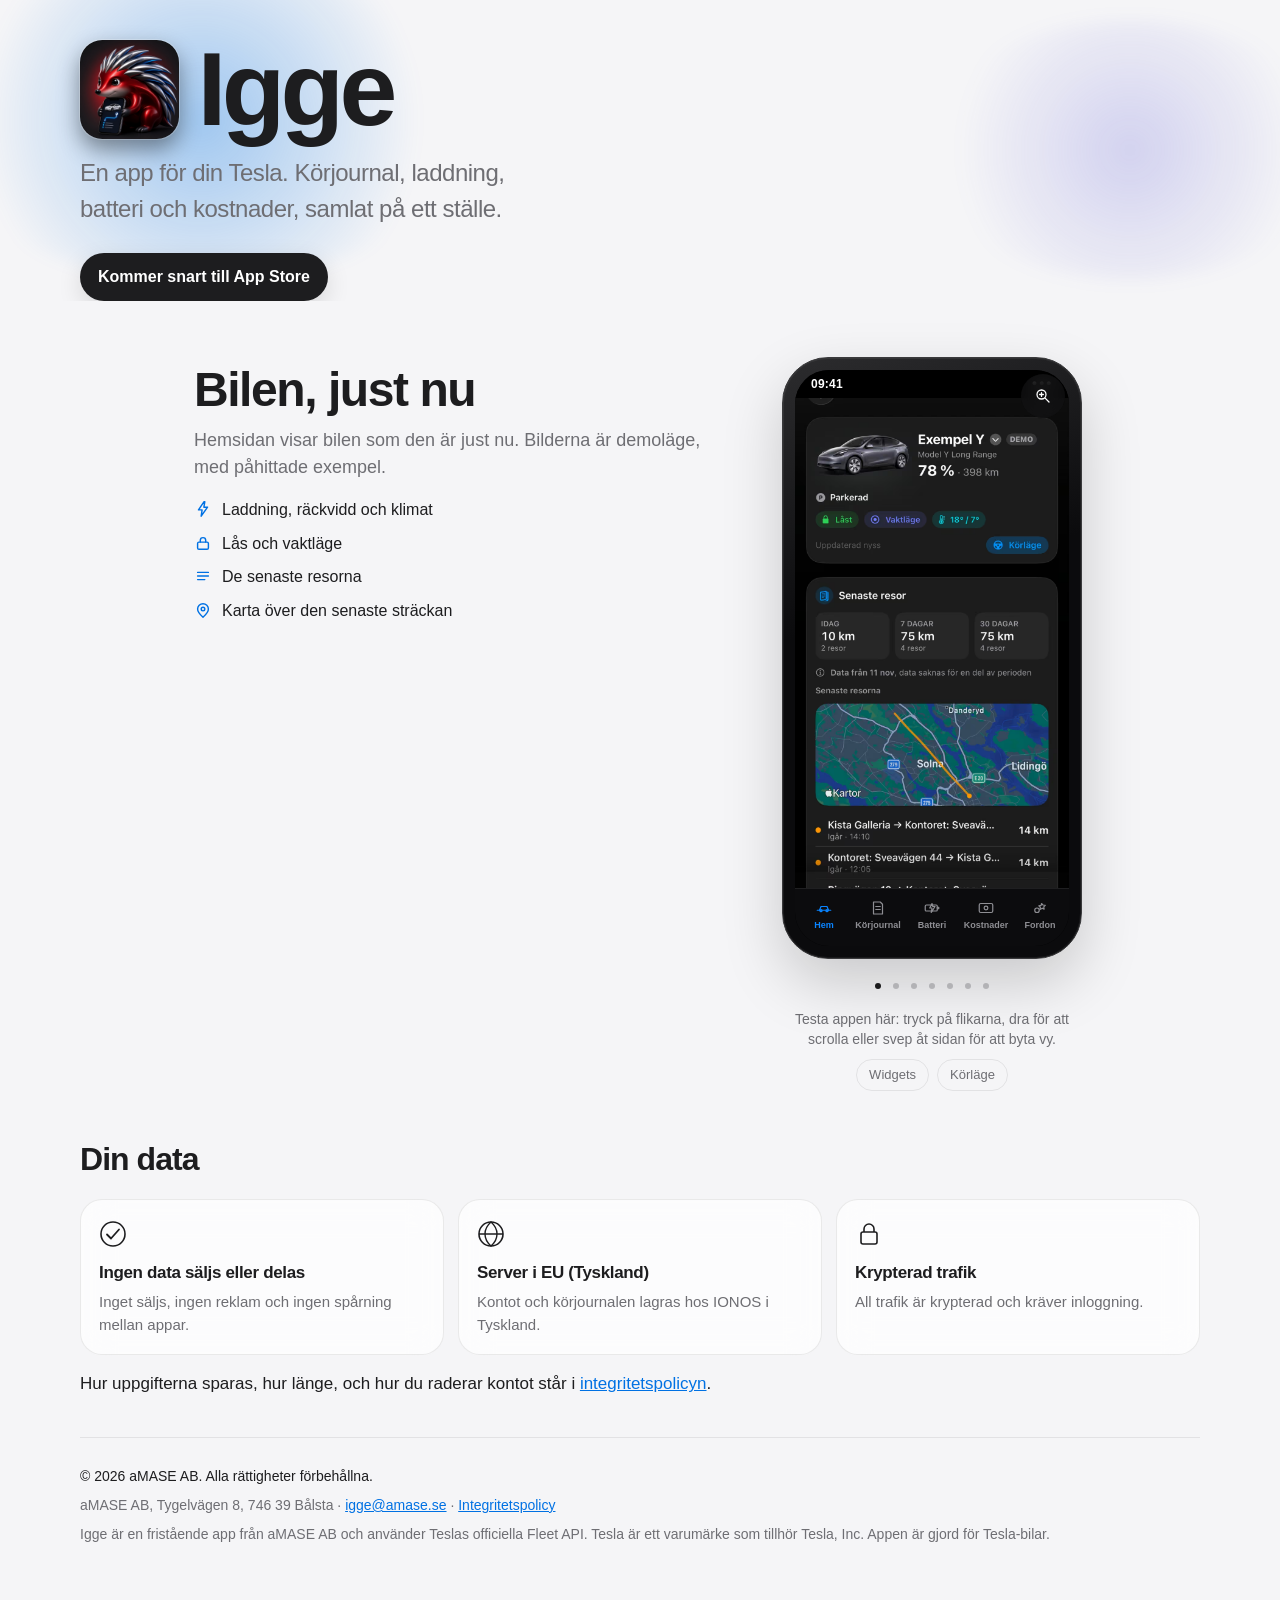
==== commit dd435a00: "State that Igge is an independent app using Tesla's Fleet API. The old disclaimer in the three foote" ====
--- a/index.html
+++ b/index.html
@@ -172,7 +172,7 @@
 <footer>
   <p class="copy">© 2026 aMASE AB. Alla rättigheter förbehållna.</p>
   <p>aMASE AB, Tygelvägen 8, 746 39 Bålsta · <a href="mailto:igge@amase.se">igge@amase.se</a> · <a href="integritet/">Integritetspolicy</a></p>
-  <p>Igge är inte kopplad till eller godkänd av Tesla, Inc. Appen är gjord för Tesla-bilar.</p>
+  <p>Igge är en fristående app från aMASE AB och använder Teslas officiella Fleet API. Tesla är ett varumärke som tillhör Tesla, Inc. Appen är gjord för Tesla-bilar.</p>
 </footer>
 </div>
 <div class="phone-modal" id="phone-modal" role="dialog" aria-modal="true" aria-label="Förstorad telefon" hidden>
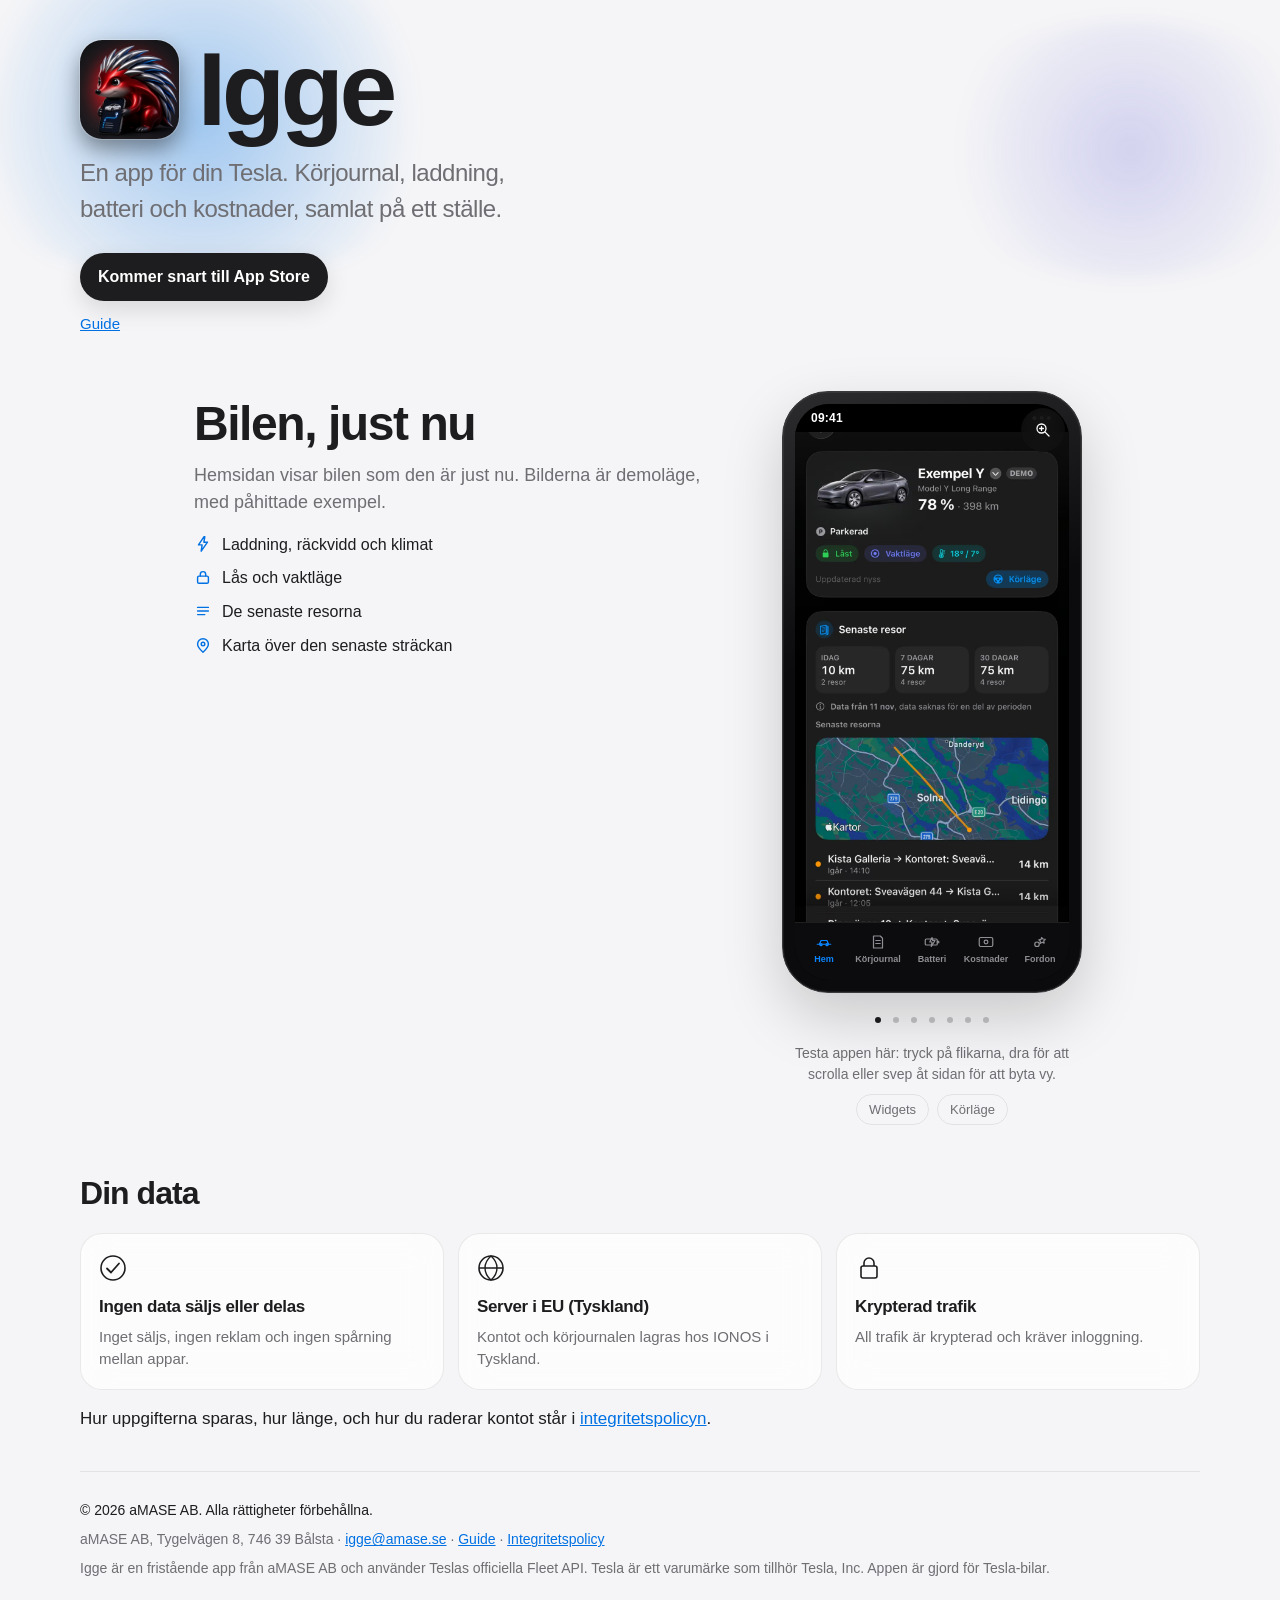
==== commit 1fccbad4: "Add a Swedish guide to getting started and each tab. The page follows the app as it works now, uses " ====
--- a/index.html
+++ b/index.html
@@ -31,6 +31,7 @@
       <a class="store" id="store" href="https://apps.apple.com/app/idXXXXXXXX">Hämta i App Store</a>
     -->
     <p class="store" id="store">Kommer snart till App Store</p>
+    <p class="guide-home"><a href="guide/">Guide</a></p>
   </div>
 </div>
 
@@ -171,7 +172,7 @@
 <div class="wrap">
 <footer>
   <p class="copy">© 2026 aMASE AB. Alla rättigheter förbehållna.</p>
-  <p>aMASE AB, Tygelvägen 8, 746 39 Bålsta · <a href="mailto:igge@amase.se">igge@amase.se</a> · <a href="integritet/">Integritetspolicy</a></p>
+  <p>aMASE AB, Tygelvägen 8, 746 39 Bålsta · <a href="mailto:igge@amase.se">igge@amase.se</a> · <a href="guide/">Guide</a> · <a href="integritet/">Integritetspolicy</a></p>
   <p>Igge är en fristående app från aMASE AB och använder Teslas officiella Fleet API. Tesla är ett varumärke som tillhör Tesla, Inc. Appen är gjord för Tesla-bilar.</p>
 </footer>
 </div>
--- a/style.css
+++ b/style.css
@@ -342,8 +342,7 @@
   scroll-snap-type: x mandatory;
   scroll-behavior: auto;
   scrollbar-width: none;
-  -webkit-overflow-scrolling: touch;
-  touch-action: pan-y;
+  touch-action: manipulation;
   overscroll-behavior-x: none;
   overscroll-behavior-y: auto;
 }
@@ -367,7 +366,7 @@
   overscroll-behavior-x: none;
   overscroll-behavior-y: auto;
   -webkit-overflow-scrolling: touch;
-  touch-action: pan-y;
+  touch-action: manipulation;
   scrollbar-width: thin;
   scrollbar-color: rgba(255, 255, 255, 0.35) transparent;
 }
@@ -663,7 +662,42 @@
 
 .policy h2 { margin-top: 28px; font-size: 22px; letter-spacing: -0.02em; }
 
+.policy h3 { margin: 22px 0 8px; font-size: 18px; letter-spacing: -0.02em; }
+
 .policy p, .policy li { font-size: 17px; }
+
+.guide-toc {
+  margin: 18px 0 0;
+  padding: 0;
+  list-style: none;
+  display: grid;
+  gap: 6px;
+}
+
+.guide-toc a { text-decoration: none; }
+
+.guide-home {
+  margin: 12px 0 0;
+  font-size: 15px;
+}
+
+.guide-figure {
+  margin: 16px 0 8px;
+}
+
+.guide-figure img {
+  display: block;
+  width: min(280px, 100%);
+  height: auto;
+  border-radius: 28px;
+  border: 1px solid var(--line);
+}
+
+.guide-figure figcaption {
+  margin-top: 8px;
+  color: var(--muted);
+  font-size: 14px;
+}
 
 .home-pill {
   display: inline-flex;
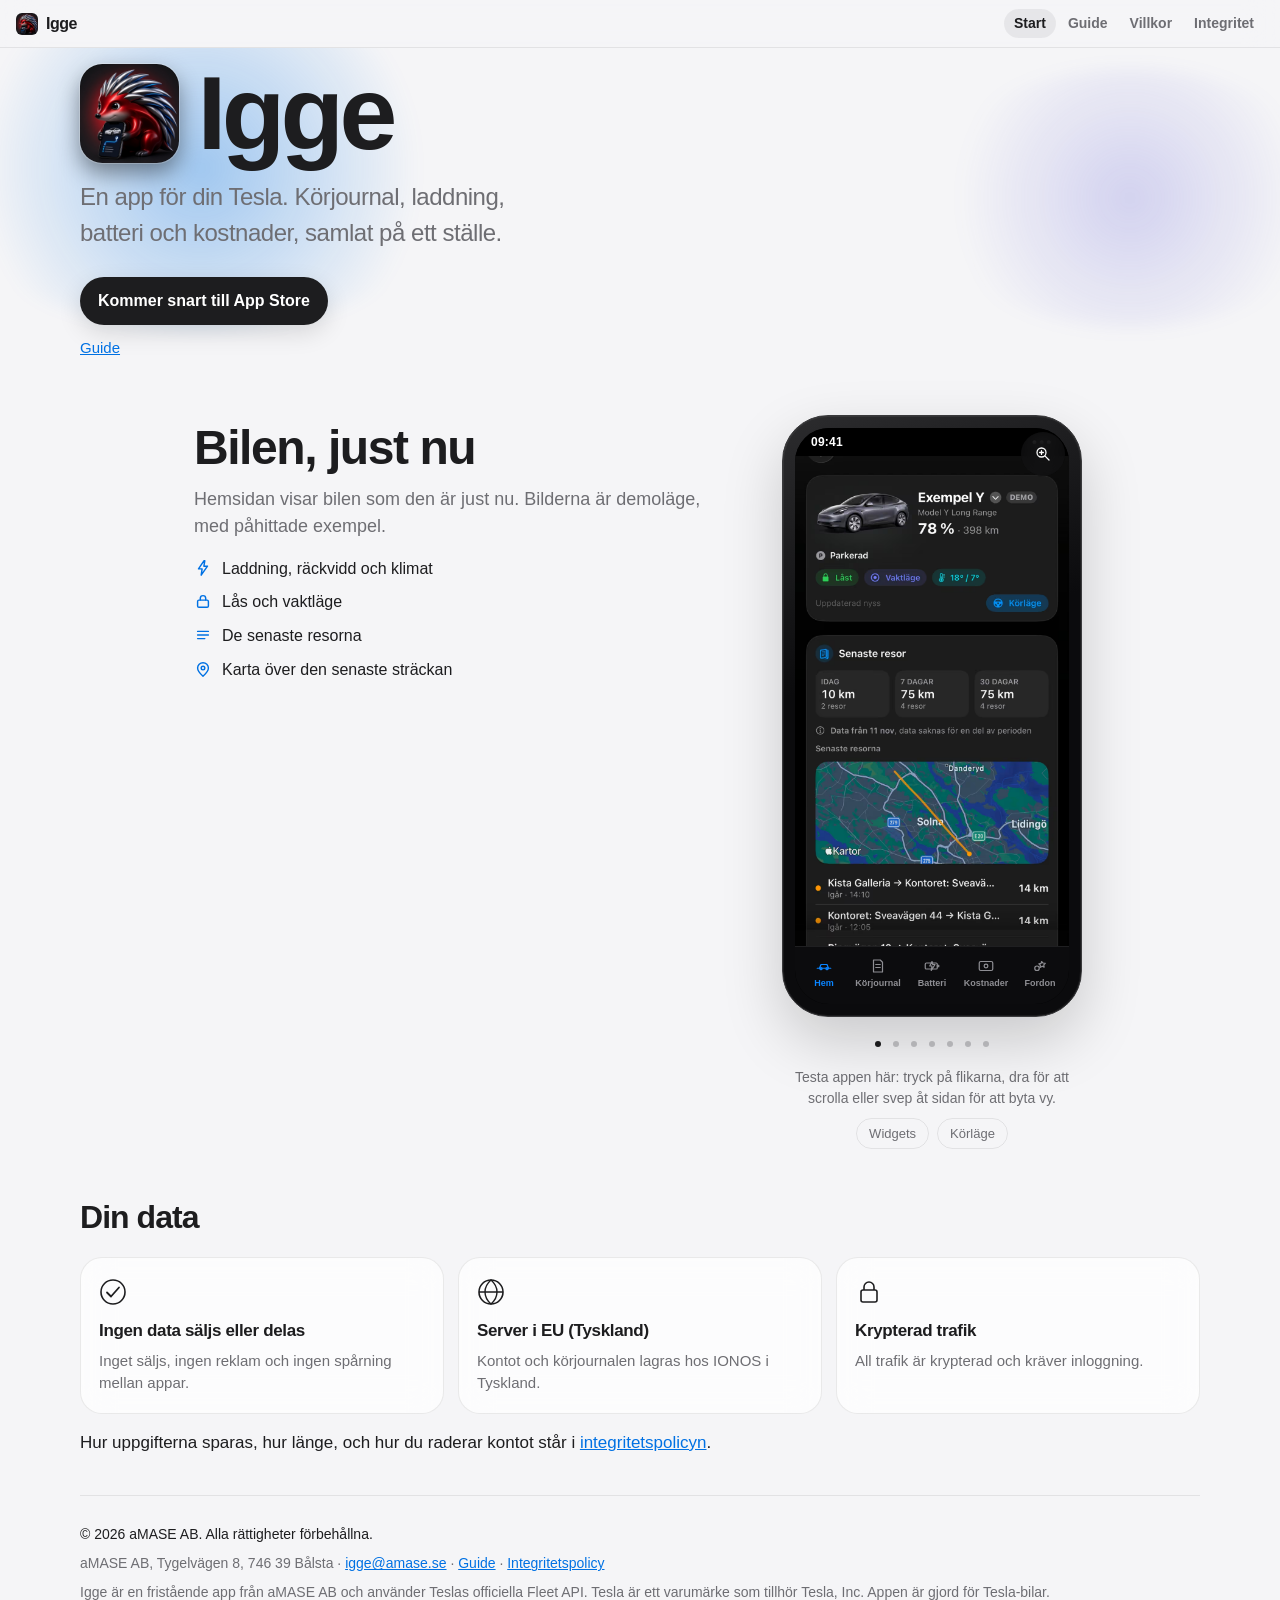
==== commit a18140d7: "Add a sticky navigation bar to every page. The bar links home, the guide, the terms and the privacy " ====
--- a/index.html
+++ b/index.html
@@ -18,6 +18,15 @@
 </script>
 </head>
 <body>
+<header class="site-nav">
+  <a class="site-brand" href="/"><img src="images/app-icon.png" width="22" height="22" alt="">Igge</a>
+  <nav class="site-links" aria-label="Sidor">
+    <a href="/" aria-current="page">Start</a>
+    <a href="guide/">Guide</a>
+    <a href="villkor/">Villkor</a>
+    <a href="integritet/">Integritet</a>
+  </nav>
+</header>
 <div class="hero">
   <div class="wrap">
     <div class="brand">
--- a/style.css
+++ b/style.css
@@ -96,6 +96,70 @@
 
 a { color: var(--accent); }
 
+.site-nav {
+  position: sticky;
+  top: 0;
+  z-index: 20;
+  display: flex;
+  align-items: center;
+  gap: 12px;
+  min-height: 48px;
+  padding: 6px 16px;
+  background: color-mix(in srgb, var(--bg) 74%, transparent);
+  backdrop-filter: saturate(140%) blur(16px);
+  -webkit-backdrop-filter: saturate(140%) blur(16px);
+  border-bottom: 1px solid var(--line);
+}
+
+.site-brand {
+  display: inline-flex;
+  align-items: center;
+  gap: 8px;
+  flex: 0 0 auto;
+  color: var(--ink);
+  text-decoration: none;
+  font-size: 16px;
+  font-weight: 650;
+  letter-spacing: -0.03em;
+}
+
+.site-brand img {
+  width: 22px;
+  height: 22px;
+  max-width: none;
+  border-radius: 6px;
+  display: block;
+}
+
+.site-links {
+  display: flex;
+  gap: 2px;
+  margin-left: auto;
+  min-width: 0;
+  overflow-x: auto;
+  overscroll-behavior-x: contain;
+  scrollbar-width: none;
+  touch-action: pan-x;
+}
+
+.site-links::-webkit-scrollbar { display: none; }
+
+.site-links a {
+  flex: 0 0 auto;
+  color: var(--muted);
+  text-decoration: none;
+  font-size: 14px;
+  font-weight: 560;
+  line-height: 1.2;
+  padding: 6px 10px;
+  border-radius: 980px;
+}
+
+.site-links a[aria-current="page"] {
+  color: var(--ink);
+  background: var(--tab);
+}
+
 img { max-width: 100%; height: auto; }
 
 .wrap {
@@ -105,7 +169,7 @@
 
 .hero {
   position: relative;
-  padding: 72px 0 12px;
+  padding: 28px 0 12px;
   overflow: hidden;
 }
 
@@ -195,7 +259,7 @@
 .showcase { padding: 28px 0 8px; }
 
 @media (min-width: 861px) {
-  .hero { padding: 40px 0 0; }
+  .hero { padding: 16px 0 0; }
   .showcase { padding-top: 56px; }
 }
 
@@ -735,7 +799,7 @@
   .copy { width: min(560px, 100%); }
   .phone-hint { max-width: 26em; }
   .cards { grid-template-columns: 1fr; }
-  .hero { padding-top: 48px; }
+  .hero { padding-top: 20px; }
 }
 
 @media (prefers-reduced-motion: reduce) {
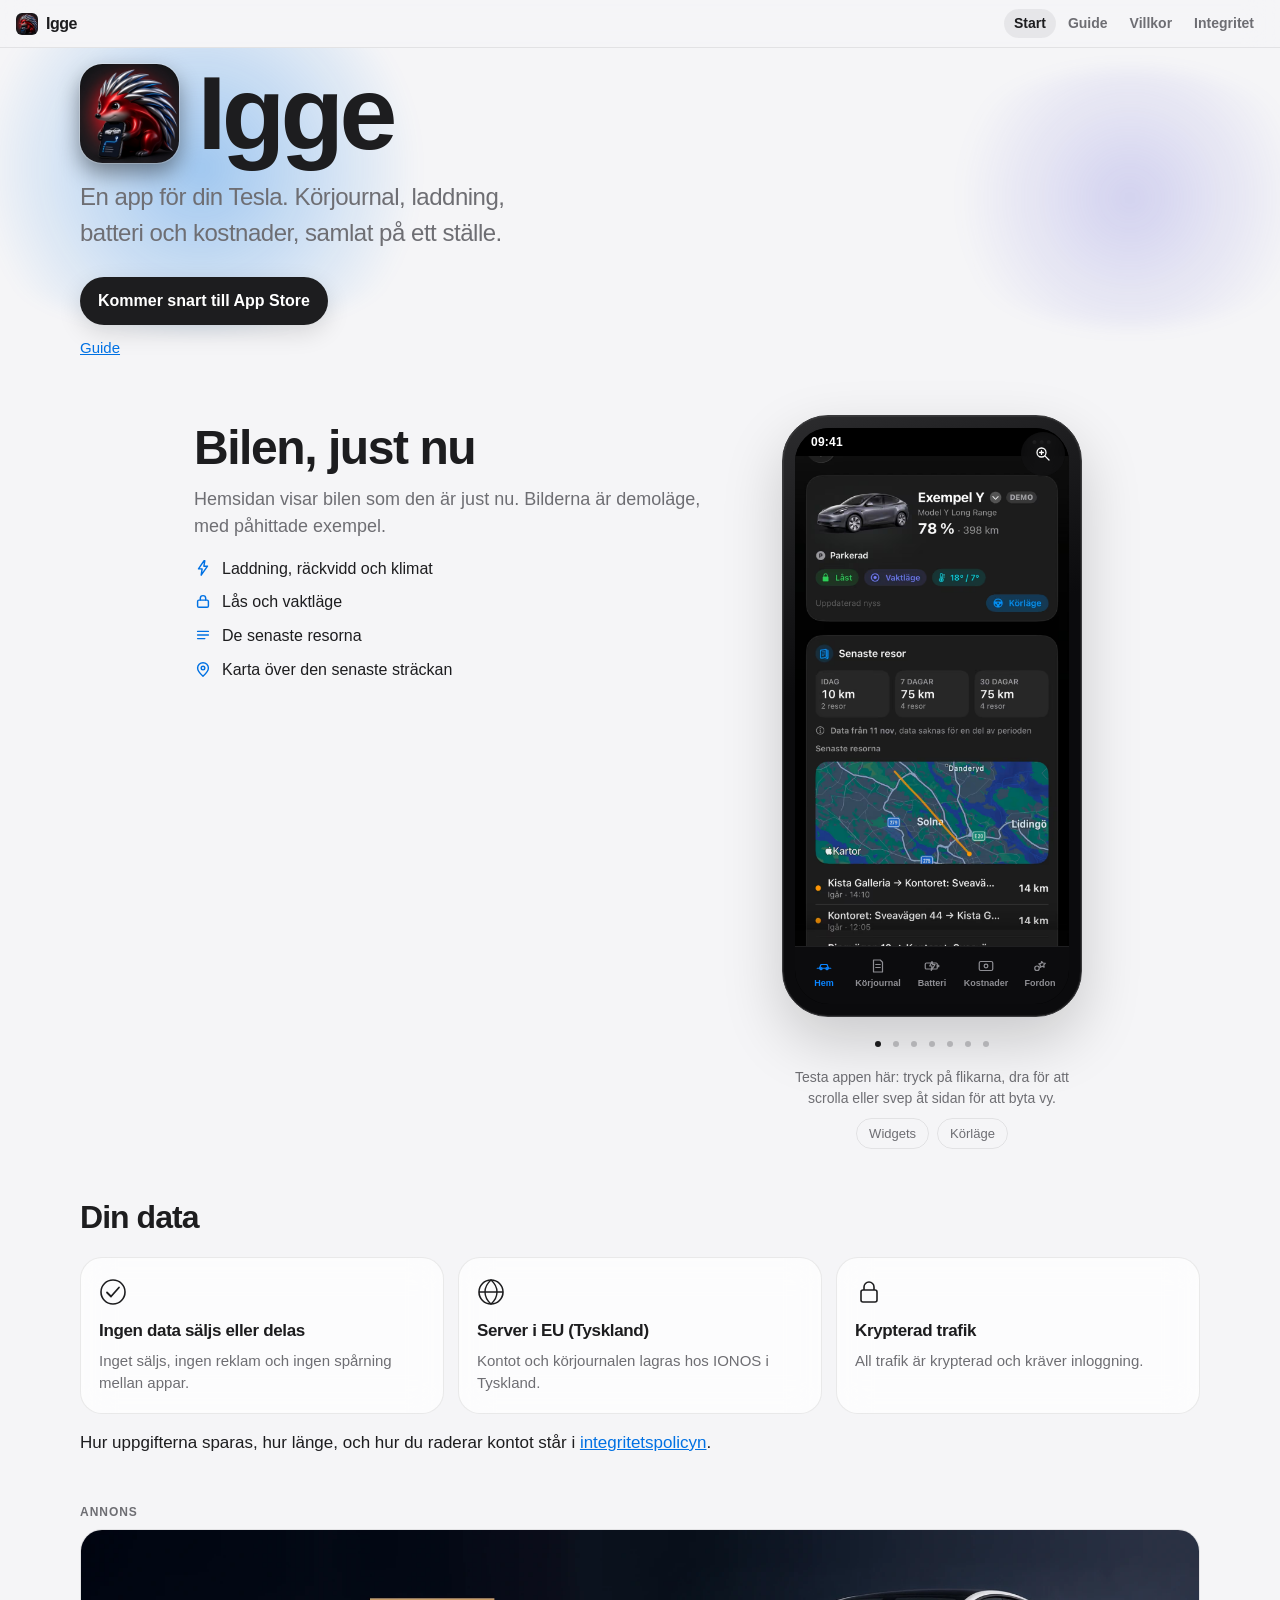
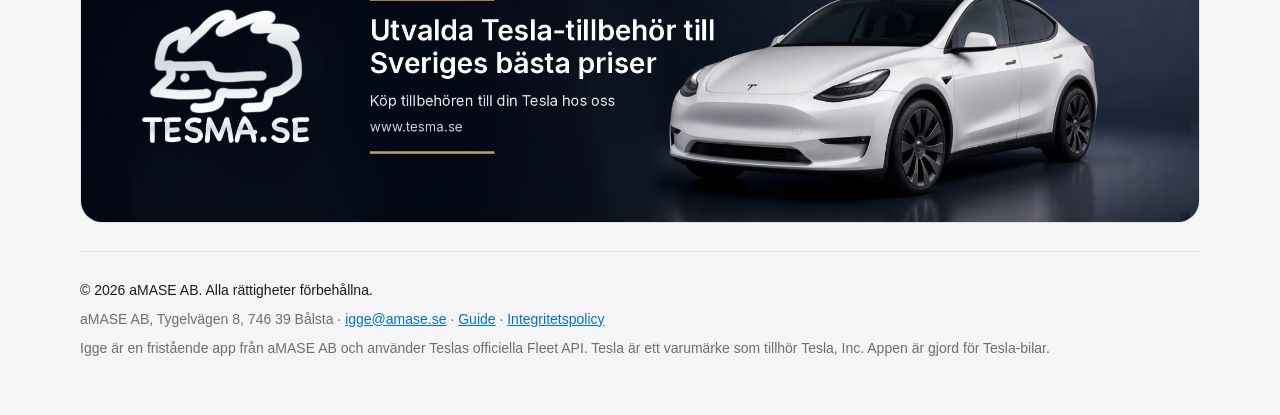
==== commit 12418066: "Add a TESMA banner after the privacy cards and at the end of the guide. The link opens tesma.se in a" ====
--- a/index.html
+++ b/index.html
@@ -176,6 +176,15 @@
   </div>
   <p class="more">Hur uppgifterna sparas, hur länge, och hur du raderar kontot står i <a href="integritet/">integritetspolicyn</a>.</p>
 </section>
+<aside class="ad-banner">
+  <p class="ad-label">Annons</p>
+  <a href="https://www.tesma.se/" target="_blank" rel="noopener">
+    <picture>
+      <source srcset="images/tesma-banner.webp" type="image/webp">
+      <img src="images/tesma-banner.jpg" width="1920" height="500" alt="TESMA.SE – utvalda Tesla-tillbehör till Sveriges bästa priser" loading="lazy">
+    </picture>
+  </a>
+</aside>
 </main>
 
 <div class="wrap">
--- a/style.css
+++ b/style.css
@@ -763,6 +763,32 @@
   font-size: 14px;
 }
 
+.ad-banner {
+  margin: 36px 0 8px;
+}
+
+.ad-label {
+  margin: 0 0 8px;
+  color: var(--muted);
+  font-size: 12px;
+  font-weight: 600;
+  letter-spacing: 0.08em;
+  text-transform: uppercase;
+}
+
+.ad-banner a {
+  display: block;
+  border-radius: 22px;
+  overflow: hidden;
+  border: 1px solid var(--line);
+}
+
+.ad-banner img {
+  display: block;
+  width: 100%;
+  height: auto;
+}
+
 .home-pill {
   display: inline-flex;
   align-items: center;
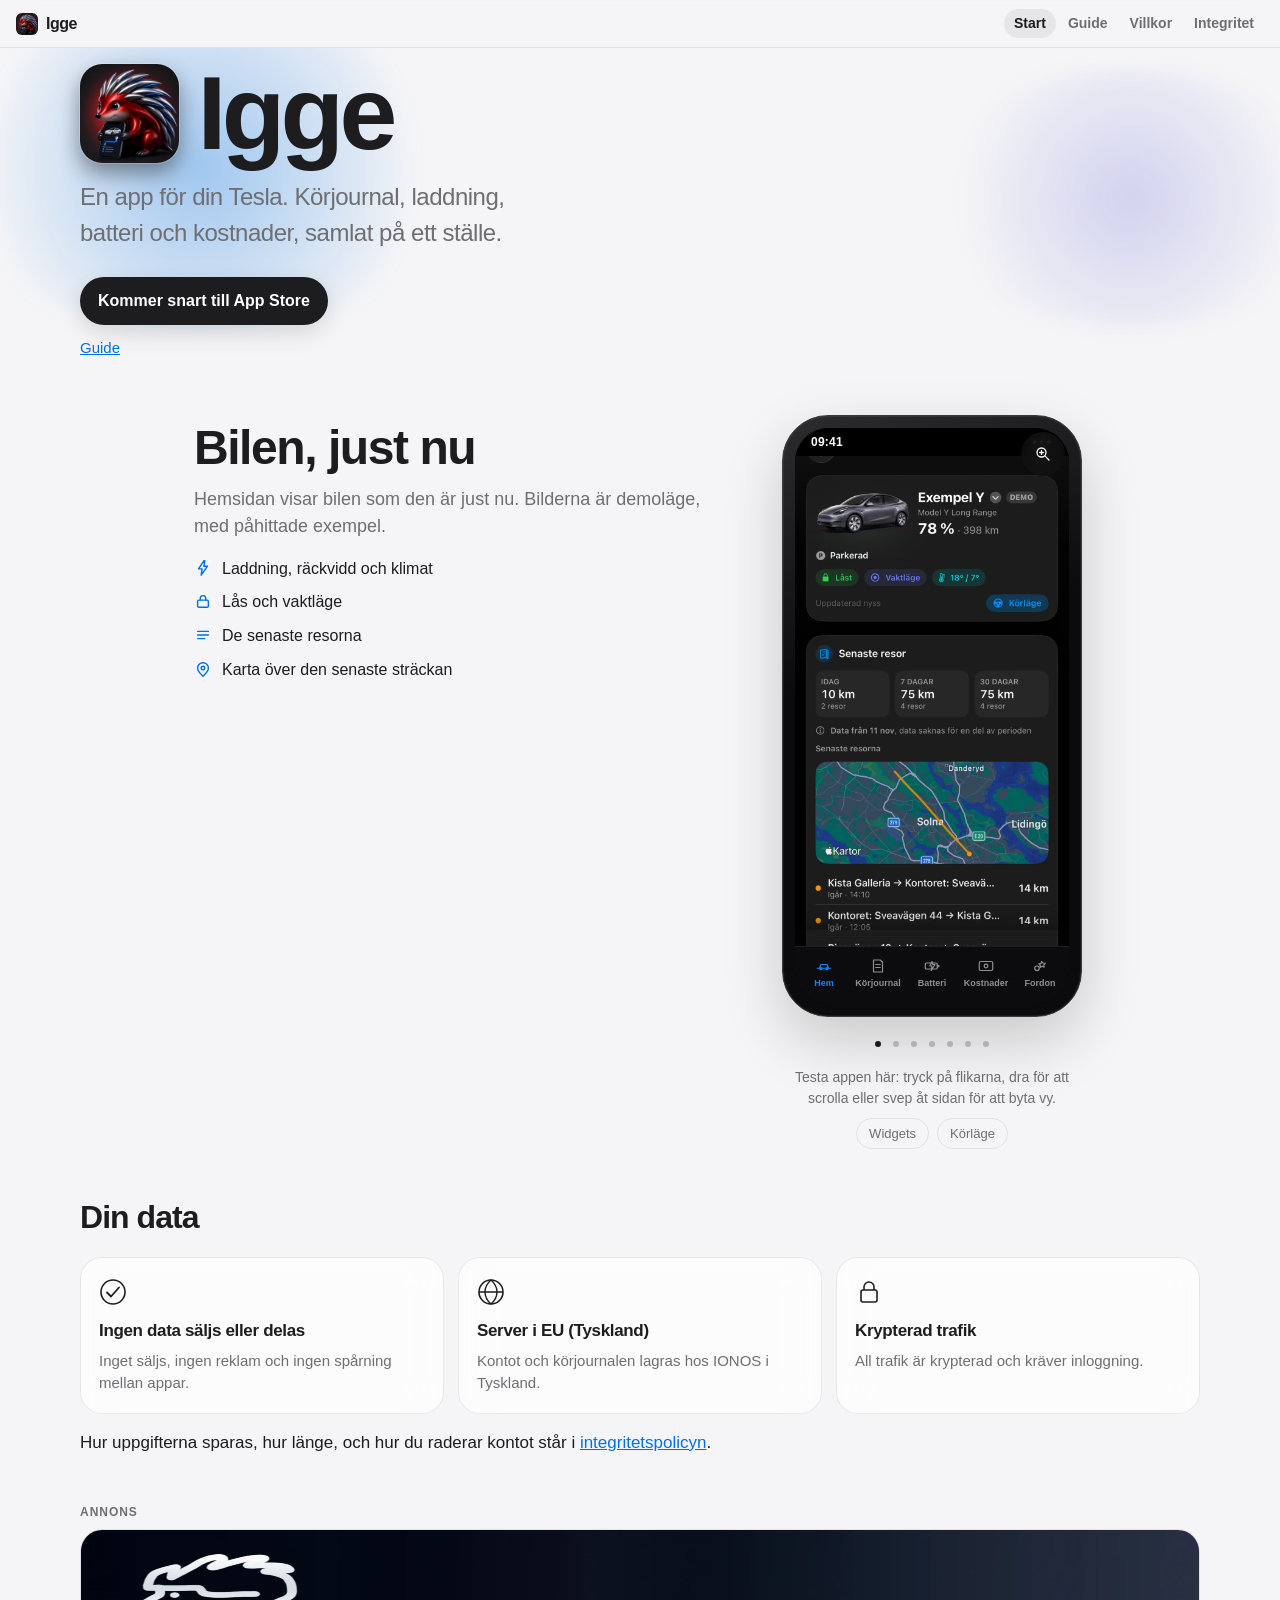
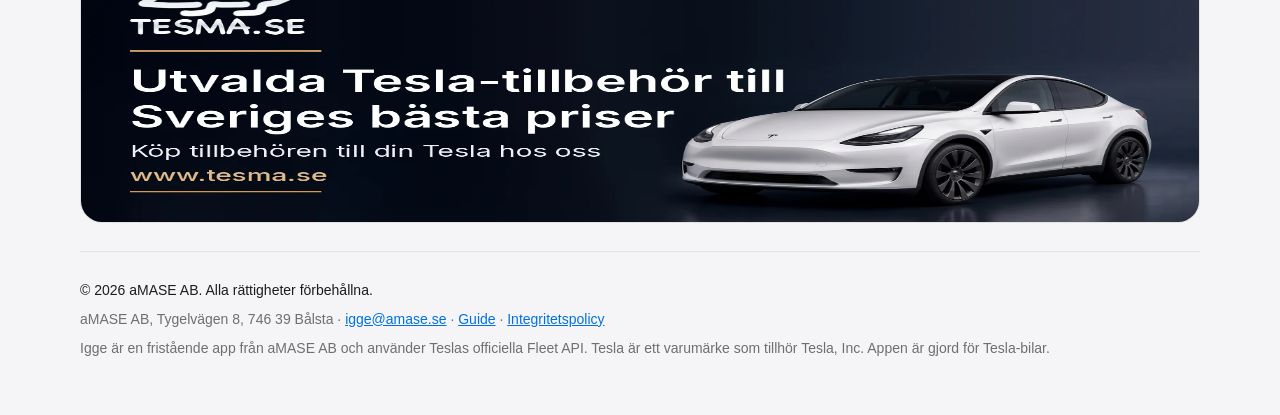
==== commit 851c6e2b: "Show the taller TESMA banner on narrow screens. Screens up to 700 pixels wide use the responsive ima" ====
--- a/index.html
+++ b/index.html
@@ -180,6 +180,8 @@
   <p class="ad-label">Annons</p>
   <a href="https://www.tesma.se/" target="_blank" rel="noopener">
     <picture>
+      <source media="(max-width: 700px)" srcset="images/tesma-banner-responsiv.webp" type="image/webp">
+      <source media="(max-width: 700px)" srcset="images/tesma-banner-responsiv.jpg">
       <source srcset="images/tesma-banner.webp" type="image/webp">
       <img src="images/tesma-banner.jpg" width="1920" height="500" alt="TESMA.SE – utvalda Tesla-tillbehör till Sveriges bästa priser" loading="lazy">
     </picture>
--- a/style.css
+++ b/style.css
@@ -787,6 +787,11 @@
   display: block;
   width: 100%;
   height: auto;
+  aspect-ratio: 1920 / 500;
+}
+
+@media (max-width: 700px) {
+  .ad-banner img { aspect-ratio: 1600 / 720; }
 }
 
 .home-pill {
